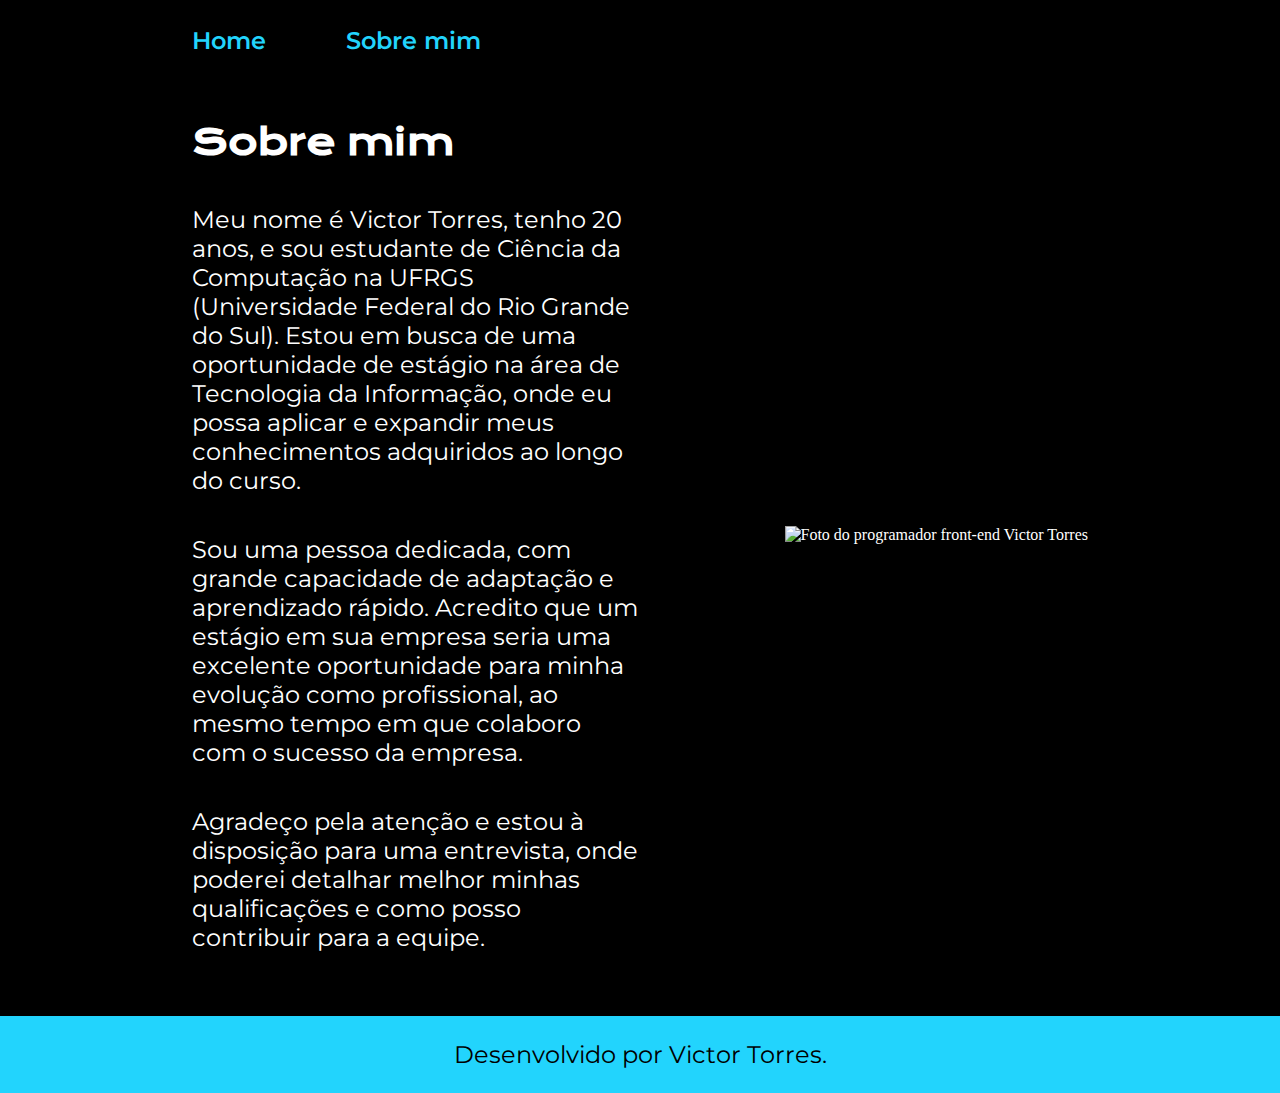
==== about.html @ 2b674ed3 "Add files via upload" ====
<!DOCTYPE html>
<html lang="pt-br">
<head>
    <meta charset="UTF-8">
    <meta name="viewport" content="width=device-width, initial-scale=1.0">
    <title>Sobre mim</title>
    <link rel="stylesheet" href="styles/style.css">
</head>
<body>
    <header class="cabecalho">
        <nav class="cabecalho__menu">
            <a class="cabecalho__menu__link" href="index.html">Home</a>
            <a class="cabecalho__menu__link" href="about.html">Sobre mim</a>
        </nav>
    </header>
    <main class="apresentacao">
         <section class="apresentacao__conteudo">
            <h1 class="apresentacao__conteudo__titulo"> Sobre mim</h1>
                    <p class="apresentacao__conteudo__texto">Meu nome é Victor Torres, tenho 20 anos, e sou estudante de Ciência da Computação na UFRGS (Universidade Federal do Rio Grande do Sul). Estou em busca de uma oportunidade de estágio na área de Tecnologia da Informação, onde eu possa aplicar e expandir meus conhecimentos adquiridos ao longo do curso.
                    </p>

                    <p class="apresentacao__conteudo__texto">Sou uma pessoa dedicada, com grande capacidade de adaptação e aprendizado rápido. Acredito que um estágio em sua empresa seria uma excelente oportunidade para minha evolução como profissional, ao mesmo tempo em que colaboro com o sucesso da empresa.
                    </p>

                    <p class="apresentacao__conteudo__texto">Agradeço pela atenção e estou à disposição para uma entrevista, onde poderei detalhar melhor minhas qualificações e como posso contribuir para a equipe.
                    </p>
            </section>
            <img src=./assets/imagem.png alt="Foto do programador front-end Victor Torres">
    
        </main>

    <footer class="rodape">
        <p>Desenvolvido por Victor Torres.</p>
    </footer>
</body>
</html>
---- styles/style.css ----
@import url('https://fonts.googleapis.com/css2?family=Krona+One&display=swap');
@import url('https://fonts.googleapis.com/css2?family=Montserrat:ital,wght@0,100..900;1,100..900&display=swap');

:root {
    --cor-primaria: black; 
    --cor-secundaria: white;
    --cor-terciaria: #22D4FD;

    --fonte-primaria: "Krona One", sans-serif;
    --fonte-secundaria: "Montserrat", sans-serif
}

* {
    margin: 0;
    padding: 0;
    
}

body {
    box-sizing: border-box;
    background-color: var(--cor-primaria);
    color: var(--cor-secundaria);
}

.cabecalho {
    padding: 2% 0% 0% 15%;
}

.cabecalho__menu {
    display: flex;
    gap: 80px;
}

.cabecalho__menu__link {
    font-family: var(--fonte-secundaria);
    font-size: 1.5rem;
    font-weight: 600;
    color: var(--cor-terciaria);
    text-decoration: none;
}

.apresentacao {
padding: 5% 15%;
display: flex;
align-items: center;
justify-content: space-between;
gap: 82px;
}

.apresentacao__conteudo {
    width: 50%;
    display: flex;
    flex-direction: column;
    gap: 40px;
}

.apresentacao__conteudo__titulo {
    font-size: 2.25rem;
    font-family: var(--fonte-primaria)
}

.titulo-destaque {
    color: var(--cor-terciaria);
}

.apresentacao__conteudo__texto {
    font-size: 1.5rem;
    font-family: var(--fonte-secundaria);
}

.apresentacao__links {
    display: flex;
    flex-direction: column;
    justify-content: space-between;
    align-items: center;
    gap: 32px;
}

.apresentacao__conteudo__subtitulo {
    font-family: var(--fonte-primaria);
    font-weight: 400;
    font-size: 1.5rem;
}

.apresentacao__links__navegacao {
    display: flex;
    justify-content: center;
    gap: 16px;
    border: 2px solid var(--cor-terciaria);
    width: 50%;
    text-align: center;
    border-radius: 8px;
    font-size: 1.5rem;
    font-weight: 600;
    padding: 21.5px 0px;
    text-decoration: none;
    color: var(--cor-secundaria);
    font-family: var(--fonte-secundaria);
}

.apresentacao__links__link:hover {
    background-color: #272727;
    }

.rodape {
    padding: 24px;
    color: var(--cor-primaria);
    background-color: var(--cor-terciaria);
    text-align: center;
    font-family: var(--fonte-secundaria);
    font-size: 1.5rem;
    font-weight: 400;
    }

.apresentacao__imagem {
    width: 50%;
}

@media (max-width: 1200px) {
    .apresentacao {
        flex-direction: column-reverse;
    }

    .cabecalho {
        padding: 10%;
    }

    .cabecalho__menu {
        justify-content: center;
    }

    .apresentacao {
        flex-direction: column-reverse;
        padding: 5%;
    }

    .apresentacao__conteudo {
        width: auto;
    }
    
}
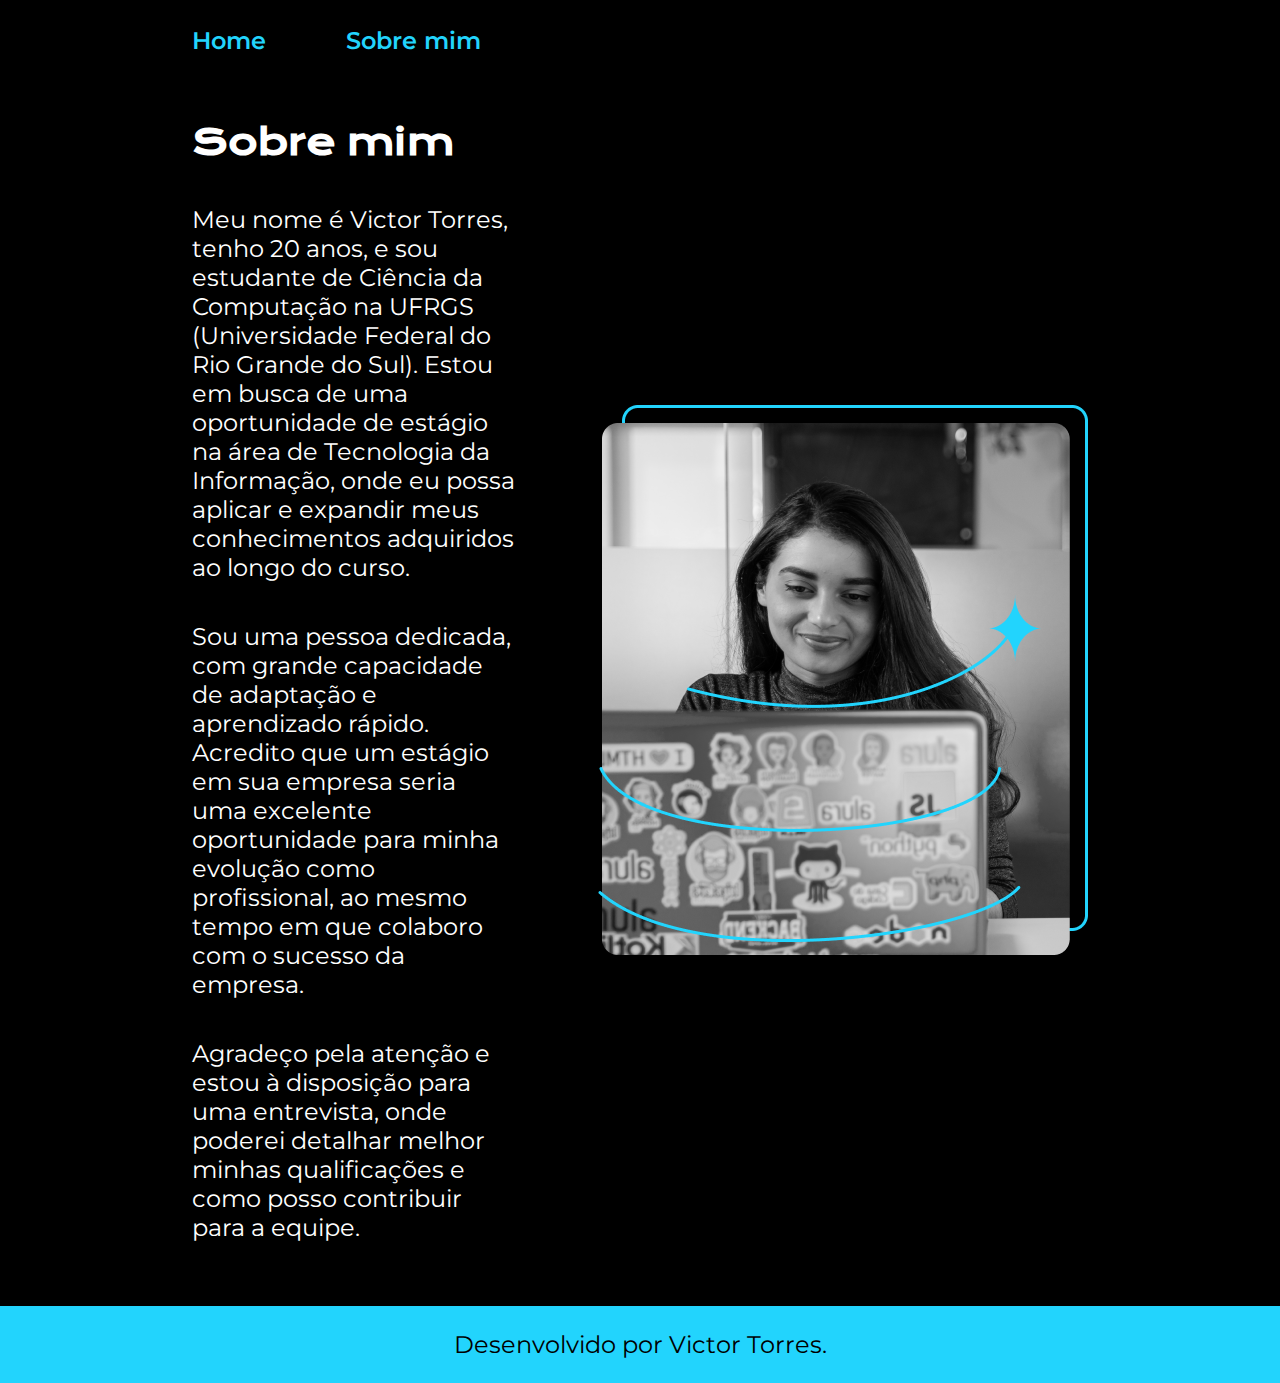
==== commit 0da7668b: "Update about.html" ====
--- a/about.html
+++ b/about.html
@@ -25,7 +25,7 @@
                     <p class="apresentacao__conteudo__texto">Agradeço pela atenção e estou à disposição para uma entrevista, onde poderei detalhar melhor minhas qualificações e como posso contribuir para a equipe.
                     </p>
             </section>
-            <img src=./assets/imagem.png alt="Foto do programador front-end Victor Torres">
+            <img src=./assets/Imagem.png alt="Foto do programador front-end Victor Torres">
     
         </main>
 
@@ -33,4 +33,4 @@
         <p>Desenvolvido por Victor Torres.</p>
     </footer>
 </body>
-</html>+</html>
